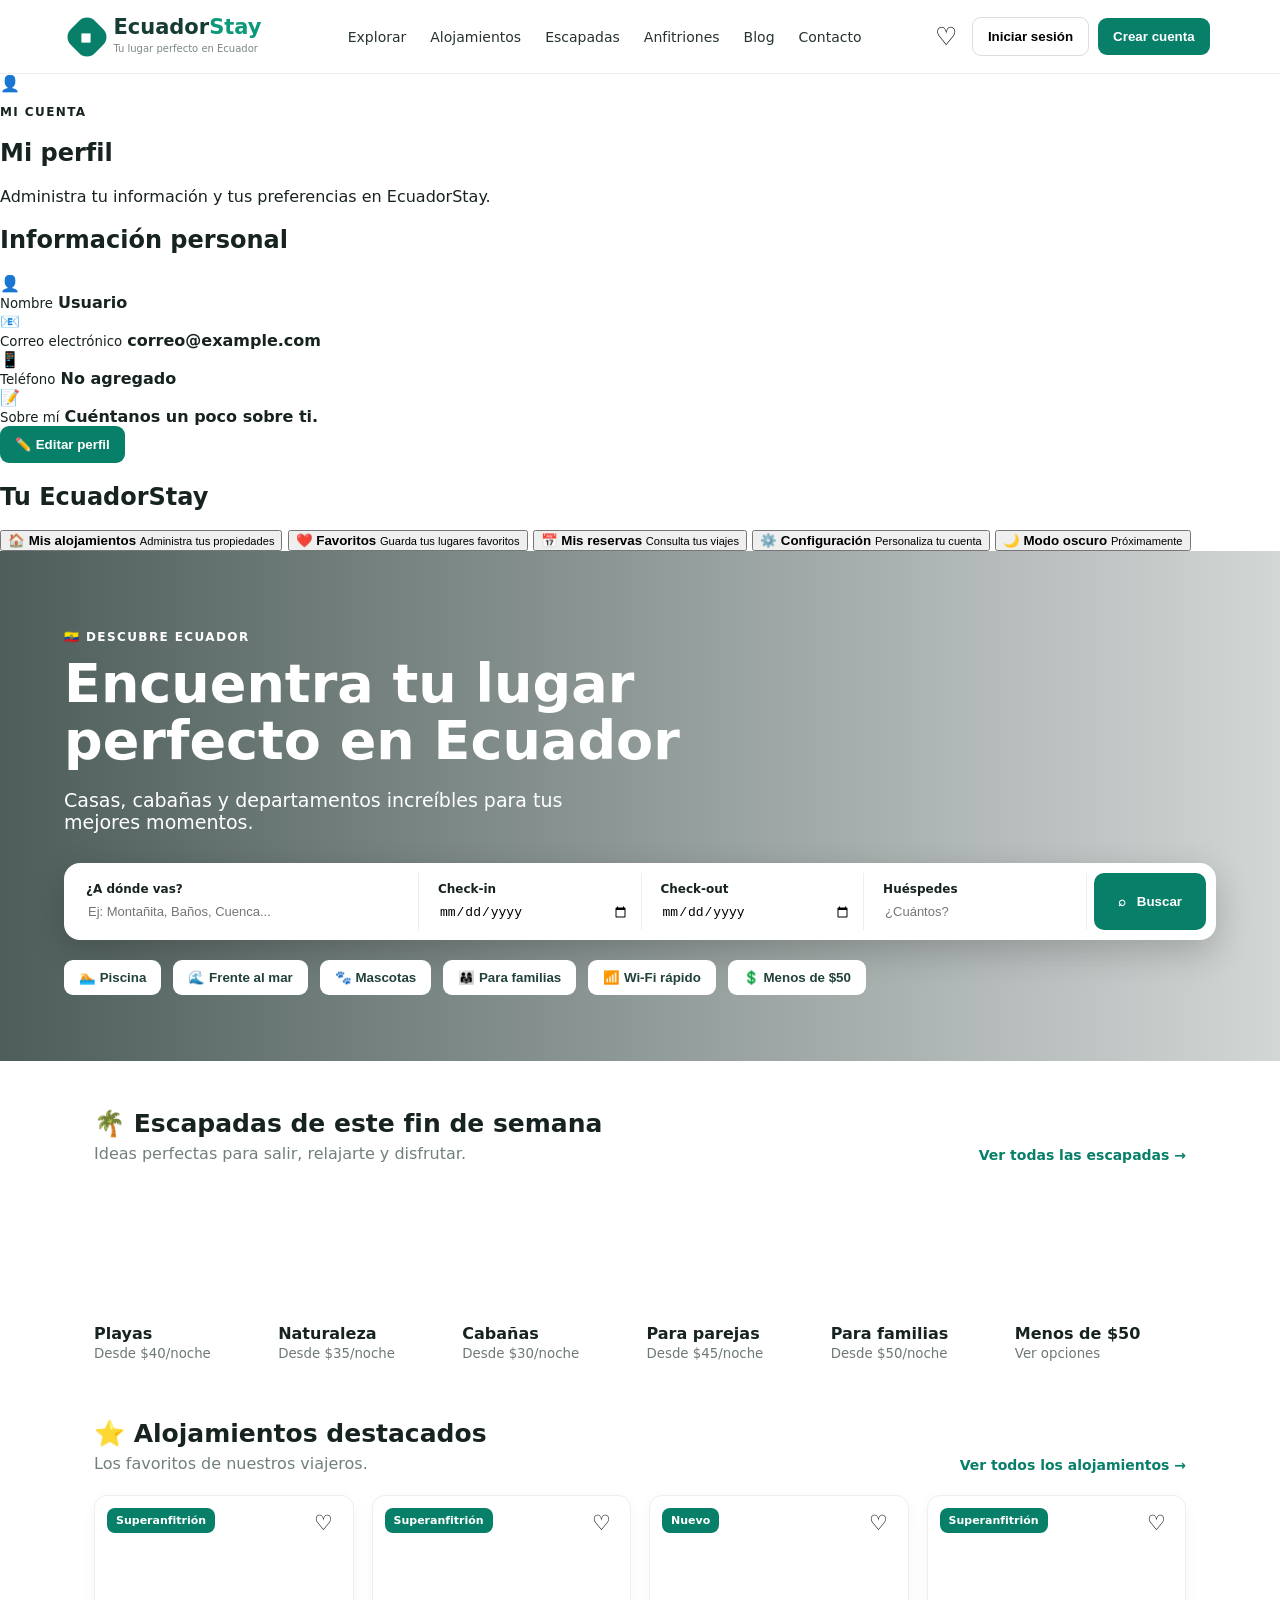
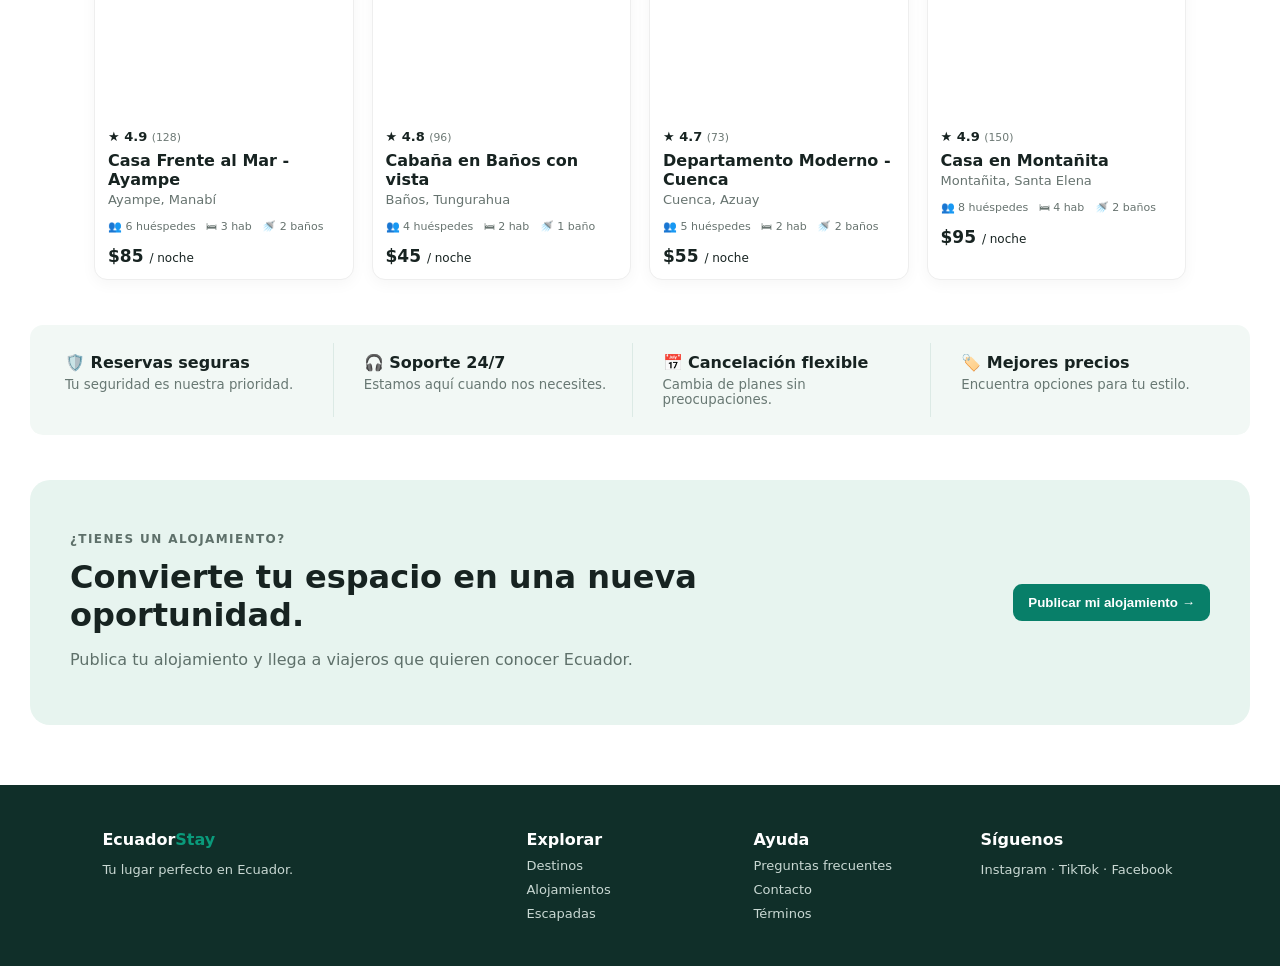
==== index.html @ 3b40a1b0 "Update index.html" ====
<!DOCTYPE html>
<html lang="es">
<head>
  <meta charset="UTF-8">
  <meta name="viewport" content="width=device-width, initial-scale=1.0">
  <title>EcuadorStay — Tu lugar perfecto en Ecuador</title>
  <link rel="stylesheet" href="style.css">
  <script async src="https://pagead2.googlesyndication.com/pagead/js/adsbygoogle.js?client=ca-pub-9164921882683792"
     crossorigin="anonymous"></script>
</head>
<body>
  <header class="navbar">
    <a class="logo" href="#">
      <span class="logo-mark">◆</span>
      <span><strong>Ecuador<span>Stay</span></strong><small>Tu lugar perfecto en Ecuador</small></span>
    </a>

    <nav>
      <a href="#explorar">Explorar</a>
      <a href="#alojamientos">Alojamientos</a>
      <a href="#escapadas">Escapadas</a>
      <a href="#anfitriones">Anfitriones</a>
      <a href="#blog">Blog</a>
      <a href="#contacto">Contacto</a>
    </nav>

    <div class="nav-actions">
      <button class="icon-btn" aria-label="Favoritos">♡</button>
      <button class="outline-btn" onclick="netlifyIdentity.open('login')">
    Iniciar sesión
</button>
<button class="primary-btn" onclick="netlifyIdentity.open('signup')">
    Crear cuenta
</button>
    </div>
    <button class="menu-btn" onclick="toggleMenu()">☰</button>
  </header>

  <main>
    <section class="profile-page" id="perfil">
  <div class="profile-container">

    <div class="profile-header">
      <div class="profile-avatar">
        👤
      </div>

      <div>
        <p class="eyebrow">MI CUENTA</p>
        <h1>Mi perfil</h1>
        <p>Administra tu información y tus preferencias en EcuadorStay.</p>
      </div>
    </div>

    <div class="profile-grid">

      <div class="profile-card">
        <h2>Información personal</h2>

        <div class="profile-field">
          <span>👤</span>
          <div>
            <small>Nombre</small>
            <strong id="profileName">Usuario</strong>
          </div>
        </div>

        <div class="profile-field">
          <span>📧</span>
          <div>
            <small>Correo electrónico</small>
            <strong id="profileEmail">correo@example.com</strong>
          </div>
        </div>

        <div class="profile-field">
          <span>📱</span>
          <div>
            <small>Teléfono</small>
            <strong id="profilePhone">No agregado</strong>
          </div>
        </div>

        <div class="profile-field">
          <span>📝</span>
          <div>
            <small>Sobre mí</small>
            <strong id="profileBio">Cuéntanos un poco sobre ti.</strong>
          </div>
        </div>

        <button class="primary-btn profile-edit-btn">
          ✏️ Editar perfil
        </button>
      </div>

      <div class="profile-card profile-options">
        <h2>Tu EcuadorStay</h2>

        <button>
          🏠
          <span>
            <strong>Mis alojamientos</strong>
            <small>Administra tus propiedades</small>
          </span>
        </button>

        <button>
          ❤️
          <span>
            <strong>Favoritos</strong>
            <small>Guarda tus lugares favoritos</small>
          </span>
        </button>

        <button>
          📅
          <span>
            <strong>Mis reservas</strong>
            <small>Consulta tus viajes</small>
          </span>
        </button>

        <button>
          ⚙️
          <span>
            <strong>Configuración</strong>
            <small>Personaliza tu cuenta</small>
          </span>
        </button>

        <button>
          🌙
          <span>
            <strong>Modo oscuro</strong>
            <small>Próximamente</small>
          </span>
        </button>
      </div>

    </div>
  </div>
</section>
    <section class="hero" id="explorar">
      <div class="hero-content">
        <p class="eyebrow">🇪🇨 DESCUBRE ECUADOR</p>
        <h1>Encuentra tu lugar<br>perfecto en Ecuador</h1>
        <p class="hero-subtitle">Casas, cabañas y departamentos increíbles para tus mejores momentos.</p>

        <div class="search-box">
          <label>
            <span>¿A dónde vas?</span>
            <input id="destination" type="text" placeholder="Ej: Montañita, Baños, Cuenca...">
          </label>
          <label>
            <span>Check-in</span>
            <input type="date">
          </label>
          <label>
            <span>Check-out</span>
            <input type="date">
          </label>
          <label>
            <span>Huéspedes</span>
            <input id="guests" type="number" min="1" placeholder="¿Cuántos?">
          </label>
          <button class="search-btn" onclick="searchStay()">⌕ &nbsp; Buscar</button>
        </div>

        <div class="quick-filters">
          <button onclick="setFilter('Piscina')">🏊 Piscina</button>
          <button onclick="setFilter('Frente al mar')">🌊 Frente al mar</button>
          <button onclick="setFilter('Mascotas')">🐾 Mascotas</button>
          <button onclick="setFilter('Familias')">👨‍👩‍👧 Para familias</button>
          <button onclick="setFilter('Wi-Fi')">📶 Wi-Fi rápido</button>
          <button onclick="setFilter('económico')">💲 Menos de $50</button>
        </div>
      </div>
    </section>

    <section class="section" id="escapadas">
      <div class="section-heading">
        <div>
          <h2>🌴 Escapadas de este fin de semana</h2>
          <p>Ideas perfectas para salir, relajarte y disfrutar.</p>
        </div>
        <a href="#">Ver todas las escapadas →</a>
      </div>
      <div class="category-grid">
        <article class="category-card" onclick="setFilter('Playas')"><div class="category-img beach"></div><b>Playas</b><small>Desde $40/noche</small></article>
        <article class="category-card" onclick="setFilter('Naturaleza')"><div class="category-img nature"></div><b>Naturaleza</b><small>Desde $35/noche</small></article>
        <article class="category-card" onclick="setFilter('Cabañas')"><div class="category-img cabin"></div><b>Cabañas</b><small>Desde $30/noche</small></article>
        <article class="category-card" onclick="setFilter('Parejas')"><div class="category-img couple"></div><b>Para parejas</b><small>Desde $45/noche</small></article>
        <article class="category-card" onclick="setFilter('Familias')"><div class="category-img family"></div><b>Para familias</b><small>Desde $50/noche</small></article>
        <article class="category-card" onclick="setFilter('económico')"><div class="category-img mountain"></div><b>Menos de $50</b><small>Ver opciones</small></article>
      </div>
    </section>

    <section class="section" id="alojamientos">
      <div class="section-heading">
        <div>
          <h2>⭐ Alojamientos destacados</h2>
          <p>Los favoritos de nuestros viajeros.</p>
        </div>
        <a href="#">Ver todos los alojamientos →</a>
      </div>

      <div class="property-grid" id="propertyGrid">
        <article class="property-card" data-tags="Frente al mar Piscina">
          <div class="property-img p1"><span>Superanfitrión</span><button>♡</button></div>
          <div class="property-info">
            <div class="rating">★ 4.9 <small>(128)</small></div>
            <h3>Casa Frente al Mar - Ayampe</h3>
            <p>Ayampe, Manabí</p><small>👥 6 huéspedes &nbsp; 🛏 3 hab &nbsp; 🚿 2 baños</small>
            <strong>$85 <em>/ noche</em></strong>
          </div>
        </article>

        <article class="property-card" data-tags="Naturaleza Cabañas">
          <div class="property-img p2"><span>Superanfitrión</span><button>♡</button></div>
          <div class="property-info">
            <div class="rating">★ 4.8 <small>(96)</small></div>
            <h3>Cabaña en Baños con vista</h3>
            <p>Baños, Tungurahua</p><small>👥 4 huéspedes &nbsp; 🛏 2 hab &nbsp; 🚿 1 baño</small>
            <strong>$45 <em>/ noche</em></strong>
          </div>
        </article>

        <article class="property-card" data-tags="Wi-Fi Familias">
          <div class="property-img p3"><span>Nuevo</span><button>♡</button></div>
          <div class="property-info">
            <div class="rating">★ 4.7 <small>(73)</small></div>
            <h3>Departamento Moderno - Cuenca</h3>
            <p>Cuenca, Azuay</p><small>👥 5 huéspedes &nbsp; 🛏 2 hab &nbsp; 🚿 2 baños</small>
            <strong>$55 <em>/ noche</em></strong>
          </div>
        </article>

        <article class="property-card" data-tags="Frente al mar Piscina Familias">
          <div class="property-img p4"><span>Superanfitrión</span><button>♡</button></div>
          <div class="property-info">
            <div class="rating">★ 4.9 <small>(150)</small></div>
            <h3>Casa en Montañita</h3>
            <p>Montañita, Santa Elena</p><small>👥 8 huéspedes &nbsp; 🛏 4 hab &nbsp; 🚿 2 baños</small>
            <strong>$95 <em>/ noche</em></strong>
          </div>
        </article>
      </div>
    </section>

    <section class="benefits">
      <div><b>🛡️ Reservas seguras</b><small>Tu seguridad es nuestra prioridad.</small></div>
      <div><b>🎧 Soporte 24/7</b><small>Estamos aquí cuando nos necesites.</small></div>
      <div><b>📅 Cancelación flexible</b><small>Cambia de planes sin preocupaciones.</small></div>
      <div><b>🏷️ Mejores precios</b><small>Encuentra opciones para tu estilo.</small></div>
    </section>

    <section class="cta" id="anfitriones">
      <div>
        <p class="eyebrow">¿TIENES UN ALOJAMIENTO?</p>
        <h2>Convierte tu espacio en una nueva oportunidad.</h2>
        <p>Publica tu alojamiento y llega a viajeros que quieren conocer Ecuador.</p>
      </div>
      <button class="primary-btn">Publicar mi alojamiento →</button>
    </section>
  </main>

  <footer id="contacto">
    <div><strong>Ecuador<span>Stay</span></strong><p>Tu lugar perfecto en Ecuador.</p></div>
    <div><b>Explorar</b><a href="#">Destinos</a><a href="#">Alojamientos</a><a href="#">Escapadas</a></div>
    <div><b>Ayuda</b><a href="#">Preguntas frecuentes</a><a href="#">Contacto</a><a href="#">Términos</a></div>
    <div><b>Síguenos</b><p>Instagram · TikTok · Facebook</p></div>
  </footer>

  <div class="mobile-nav">
    <a href="#">⌂<small>Inicio</small></a>
    <a href="#explorar">⌕<small>Explorar</small></a>
    <a href="#">♡<small>Favoritos</small></a>
    <a href="#">▣<small>Mis viajes</small></a>
    <a href="#">●<small>Perfil</small></a>
  </div>

  <div id="toast" class="toast"></div>
  <script src="https://identity.netlify.com/v1/netlify-identity-widget.js"></script>
<script src="script.js"></script>
</body>
</html>
---- style.css ----
*{box-sizing:border-box}html{scroll-behavior:smooth}body{margin:0;font-family:Inter,system-ui,-apple-system,BlinkMacSystemFont,"Segoe UI",sans-serif;color:#172321;background:#fff}.navbar{height:74px;display:flex;align-items:center;gap:28px;padding:0 5.5%;border-bottom:1px solid #eee;background:#fff;position:sticky;top:0;z-index:20}.logo{display:flex;align-items:center;gap:9px;text-decoration:none;color:#173c35;min-width:210px}.logo-mark{width:34px;height:34px;border-radius:11px;background:#087f69;color:white;display:grid;place-items:center;font-size:17px;transform:rotate(45deg)}.logo strong{font-size:21px;display:block;line-height:20px}.logo strong span,footer span{color:#0a9a7b}.logo small{font-size:10px;color:#7c8784}.navbar nav{display:flex;gap:24px;flex:1;justify-content:center}.navbar nav a,.section-heading a{color:#26332f;text-decoration:none;font-size:14px}.nav-actions{display:flex;align-items:center;gap:9px}.icon-btn,.menu-btn{border:0;background:none;font-size:25px;cursor:pointer}.outline-btn,.primary-btn{border-radius:9px;padding:11px 15px;font-weight:700;cursor:pointer}.outline-btn{background:white;border:1px solid #ddd}.primary-btn,.search-btn{background:#087f69;color:#fff;border:0}.menu-btn{display:none}.hero{min-height:510px;background:linear-gradient(90deg,rgba(8,31,27,.72),rgba(8,31,27,.18)),url("https://images.unsplash.com/photo-1507525428034-b723cf961d3e?auto=format&fit=crop&w=1800&q=85") center/cover;display:flex;align-items:center}.hero-content{width:90%;max-width:1220px;margin:auto;color:#fff;padding:60px 0}.eyebrow{font-weight:800;letter-spacing:1.4px;font-size:12px}.hero h1{font-size:54px;line-height:1.05;margin:10px 0 15px}.hero-subtitle{font-size:19px;max-width:560px}.search-box{margin-top:30px;background:#fff;color:#172321;border-radius:16px;padding:10px;display:grid;grid-template-columns:1.6fr 1fr 1fr 1fr auto;gap:7px;box-shadow:0 12px 35px #0003}.search-box label{padding:9px 12px;border-right:1px solid #eee}.search-box span{font-weight:800;font-size:12px;display:block;margin-bottom:5px}.search-box input{border:0;outline:0;width:100%;font-size:13px;background:transparent}.search-btn{border-radius:10px;padding:0 24px;font-weight:800;cursor:pointer}.quick-filters{display:flex;gap:12px;margin-top:20px;flex-wrap:wrap}.quick-filters button{border:0;border-radius:9px;padding:10px 15px;background:#fff;color:#21413a;font-weight:700;cursor:pointer}.section{max-width:1220px;margin:0 auto;padding:48px 5% 10px}.section-heading{display:flex;justify-content:space-between;align-items:end;margin-bottom:22px}.section-heading h2{margin:0 0 6px;font-size:25px}.section-heading p{margin:0;color:#71807b}.section-heading a{color:#087f69;font-weight:800}.category-grid{display:grid;grid-template-columns:repeat(6,1fr);gap:13px}.category-card{cursor:pointer}.category-img{height:130px;border-radius:12px;margin-bottom:9px;background-size:cover;background-position:center}.beach{background-image:url("https://images.unsplash.com/photo-1507525428034-b723cf961d3e?auto=format&fit=crop&w=500&q=80")}.nature{background-image:url("https://images.unsplash.com/photo-1448375240586-882707db888b?auto=format&fit=crop&w=500&q=80")}.cabin{background-image:url("https://images.unsplash.com/photo-1449158743715-0a90ebb6d2d8?auto=format&fit=crop&w=500&q=80")}.couple{background-image:url("https://images.unsplash.com/photo-1510798831971-661eb04b3739?auto=format&fit=crop&w=500&q=80")}.family{background-image:url("https://images.unsplash.com/photo-1609220136736-443140cffec6?auto=format&fit=crop&w=500&q=80")}.mountain{background-image:url("https://images.unsplash.com/photo-1464822759023-fed622ff2c3b?auto=format&fit=crop&w=500&q=80")}.category-card b,.category-card small{display:block}.category-card small{color:#6d7975;margin-top:3px}.property-grid{display:grid;grid-template-columns:repeat(4,1fr);gap:18px}.property-card{border:1px solid #eee;border-radius:13px;overflow:hidden;background:#fff;box-shadow:0 4px 15px #0000000a}.property-img{height:220px;background-size:cover;background-position:center;position:relative}.p1{background-image:url("https://images.unsplash.com/photo-1499793983690-e29da59ef1c2?auto=format&fit=crop&w=800&q=85")}.p2{background-image:url("https://images.unsplash.com/photo-1510798831971-661eb04b3739?auto=format&fit=crop&w=800&q=85")}.p3{background-image:url("https://images.unsplash.com/photo-1600607687920-4e2a09cf159d?auto=format&fit=crop&w=800&q=85")}.p4{background-image:url("https://images.unsplash.com/photo-1564501049412-61c2a3083791?auto=format&fit=crop&w=800&q=85")}.property-img span{position:absolute;top:12px;left:12px;background:#087f69;color:white;padding:6px 9px;border-radius:8px;font-size:11px;font-weight:800}.property-img button{position:absolute;right:12px;top:10px;border:0;background:#fff;border-radius:50%;width:34px;height:34px;font-size:21px;cursor:pointer}.property-info{padding:13px}.rating{font-weight:800;font-size:13px}.rating small{color:#6d7975;font-weight:400}.property-info h3{font-size:16px;margin:7px 0 3px}.property-info p{margin:0 0 8px;color:#66736f;font-size:13px}.property-info>small{font-size:11px;color:#67736f}.property-info strong{display:block;margin-top:12px;font-size:17px}.property-info em{font-style:normal;font-size:12px;font-weight:400}.benefits{max-width:1220px;margin:35px auto;padding:18px 20px;background:#f2f8f5;border-radius:13px;display:grid;grid-template-columns:repeat(4,1fr);gap:15px}.benefits div{padding:10px 15px;border-right:1px solid #dceae5}.benefits div:last-child{border:0}.benefits b,.benefits small{display:block}.benefits small{color:#687873;margin-top:5px}.cta{max-width:1220px;margin:45px auto;padding:40px;border-radius:20px;background:#e7f4ef;display:flex;align-items:center;justify-content:space-between}.cta h2{font-size:32px;max-width:650px;margin:7px 0}.cta p{color:#5e706a}footer{background:#102f29;color:white;margin-top:60px;padding:45px 8%;display:grid;grid-template-columns:2fr 1fr 1fr 1fr;gap:30px}footer a{display:block;color:#c9d8d3;text-decoration:none;margin-top:9px;font-size:13px}footer p{color:#c9d8d3;font-size:13px}.mobile-nav{display:none}.toast{position:fixed;bottom:25px;right:25px;background:#102f29;color:#fff;padding:14px 18px;border-radius:10px;transform:translateY(100px);opacity:0;transition:.25s;z-index:50}.toast.show{transform:none;opacity:1}@media(max-width:1000px){.navbar nav{display:none}.nav-actions{margin-left:auto}.menu-btn{display:block}.category-grid{grid-template-columns:repeat(3,1fr)}.property-grid{grid-template-columns:repeat(2,1fr)}.search-box{grid-template-columns:1fr 1fr}.search-btn{min-height:48px}.hero h1{font-size:44px}.benefits{grid-template-columns:repeat(2,1fr)}}@media(max-width:650px){body{padding-bottom:68px}.navbar{height:66px;padding:0 17px;gap:10px}.logo{min-width:auto}.logo strong{font-size:18px}.logo small{display:none}.nav-actions .outline-btn,.nav-actions .primary-btn{display:none}.nav-actions{margin-left:auto}.hero{min-height:650px;background-position:center}.hero-content{width:92%;padding:35px 0}.hero h1{font-size:38px}.hero-subtitle{font-size:16px}.search-box{display:block;border-radius:14px;padding:12px}.search-box label{display:block;border-right:0;border-bottom:1px solid #eee;padding:11px 6px}.search-btn{width:100%;height:45px;margin-top:8px}.quick-filters{overflow-x:auto;flex-wrap:nowrap;padding-bottom:4px}.quick-filters button{white-space:nowrap}.section{padding:35px 17px 5px}.section-heading{align-items:start}.section-heading h2{font-size:21px}.section-heading a{font-size:12px;white-space:nowrap;margin-top:5px}.category-grid{display:flex;overflow-x:auto;gap:12px}.category-card{min-width:145px}.category-img{height:110px}.property-grid{grid-template-columns:1fr}.property-img{height:230px}.benefits{margin:30px 17px;grid-template-columns:1fr;padding:10px}.benefits div{border-right:0;border-bottom:1px solid #dceae5;padding:15px}.cta{margin:30px 17px;padding:25px;display:block}.cta h2{font-size:25px}.cta .primary-btn{margin-top:10px;width:100%}footer{grid-template-columns:1fr 1fr;padding:35px 25px}.mobile-nav{position:fixed;display:flex;bottom:0;left:0;right:0;height:66px;background:#fff;border-top:1px solid #ddd;z-index:30;justify-content:space-around}.mobile-nav a{color:#40504b;text-decoration:none;text-align:center;padding-top:9px;font-size:21px}.mobile-nav small{display:block;font-size:10px}.navbar .icon-btn{display:none}}
/* ===============================
   ECUADORSTAY - MENÚ DE PERFIL
   =============================== */

.user-profile {
  position: relative;
}

.profile-button {
  display: flex;
  align-items: center;
  gap: 9px;
  border: 1px solid #e5ebe8;
  background: #fff;
  padding: 5px 10px 5px 6px;
  border-radius: 30px;
  cursor: pointer;
  color: #173c35;
  font-family: inherit;
  transition: .2s ease;
}

.profile-button:hover {
  border-color: #b8d8cf;
  box-shadow: 0 4px 14px #0000000d;
}

.profile-button img {
  width: 36px;
  height: 36px;
  border-radius: 50%;
  object-fit: cover;
}

.profile-button span {
  font-size: 13px;
  font-weight: 700;
}

.profile-arrow {
  font-size: 16px !important;
  color: #6d7975;
  margin-left: 2px;
}

.profile-menu {
  position: absolute;
  top: calc(100% + 12px);
  right: 0;
  width: 270px;
  background: #fff;
  border: 1px solid #e8eeeb;
  border-radius: 16px;
  padding: 8px;
  box-shadow: 0 14px 35px #00000018;
  opacity: 0;
  visibility: hidden;
  transform: translateY(-8px);
  transition: .2s ease;
  z-index: 100;
}

.profile-menu.show {
  opacity: 1;
  visibility: visible;
  transform: translateY(0);
}

.profile-menu-header {
  padding: 12px 12px 13px;
  border-bottom: 1px solid #edf1ef;
  margin-bottom: 6px;
}

.profile-menu-header strong,
.profile-menu-header small {
  display: block;
}

.profile-menu-header strong {
  color: #173c35;
  font-size: 14px;
}

.profile-menu-header small {
  color: #7a8783;
  font-size: 11px;
  margin-top: 3px;
  word-break: break-word;
}

.profile-menu button {
  width: 100%;
  display: flex;
  align-items: center;
  gap: 11px;
  border: 0;
  background: transparent;
  color: #26332f;
  padding: 11px 12px;
  border-radius: 10px;
  font-family: inherit;
  font-size: 13px;
  font-weight: 600;
  text-align: left;
  cursor: pointer;
  transition: .15s ease;
}

.profile-menu button:hover {
  background: #f2f8f5;
  color: #087f69;
}

.profile-menu .logout-button {
  margin-top: 5px;
  border-top: 1px solid #edf1ef;
  border-radius: 0 0 10px 10px;
  padding-top: 14px;
  color: #b64b4b;
}

.profile-menu .logout-button:hover {
  background: #fff4f4;
  color: #a63737;
}

/* Perfil en teléfonos */
@media(max-width:650px) {
  .profile-button {
    padding: 4px;
    border: 0;
  }

  .profile-button span {
    display: none;
  }

  .profile-button img {
    width: 38px;
    height: 38px;
  }

  .profile-menu {
    position: fixed;
    top: 72px;
    right: 14px;
    width: min(280px, calc(100vw - 28px));
  }
}
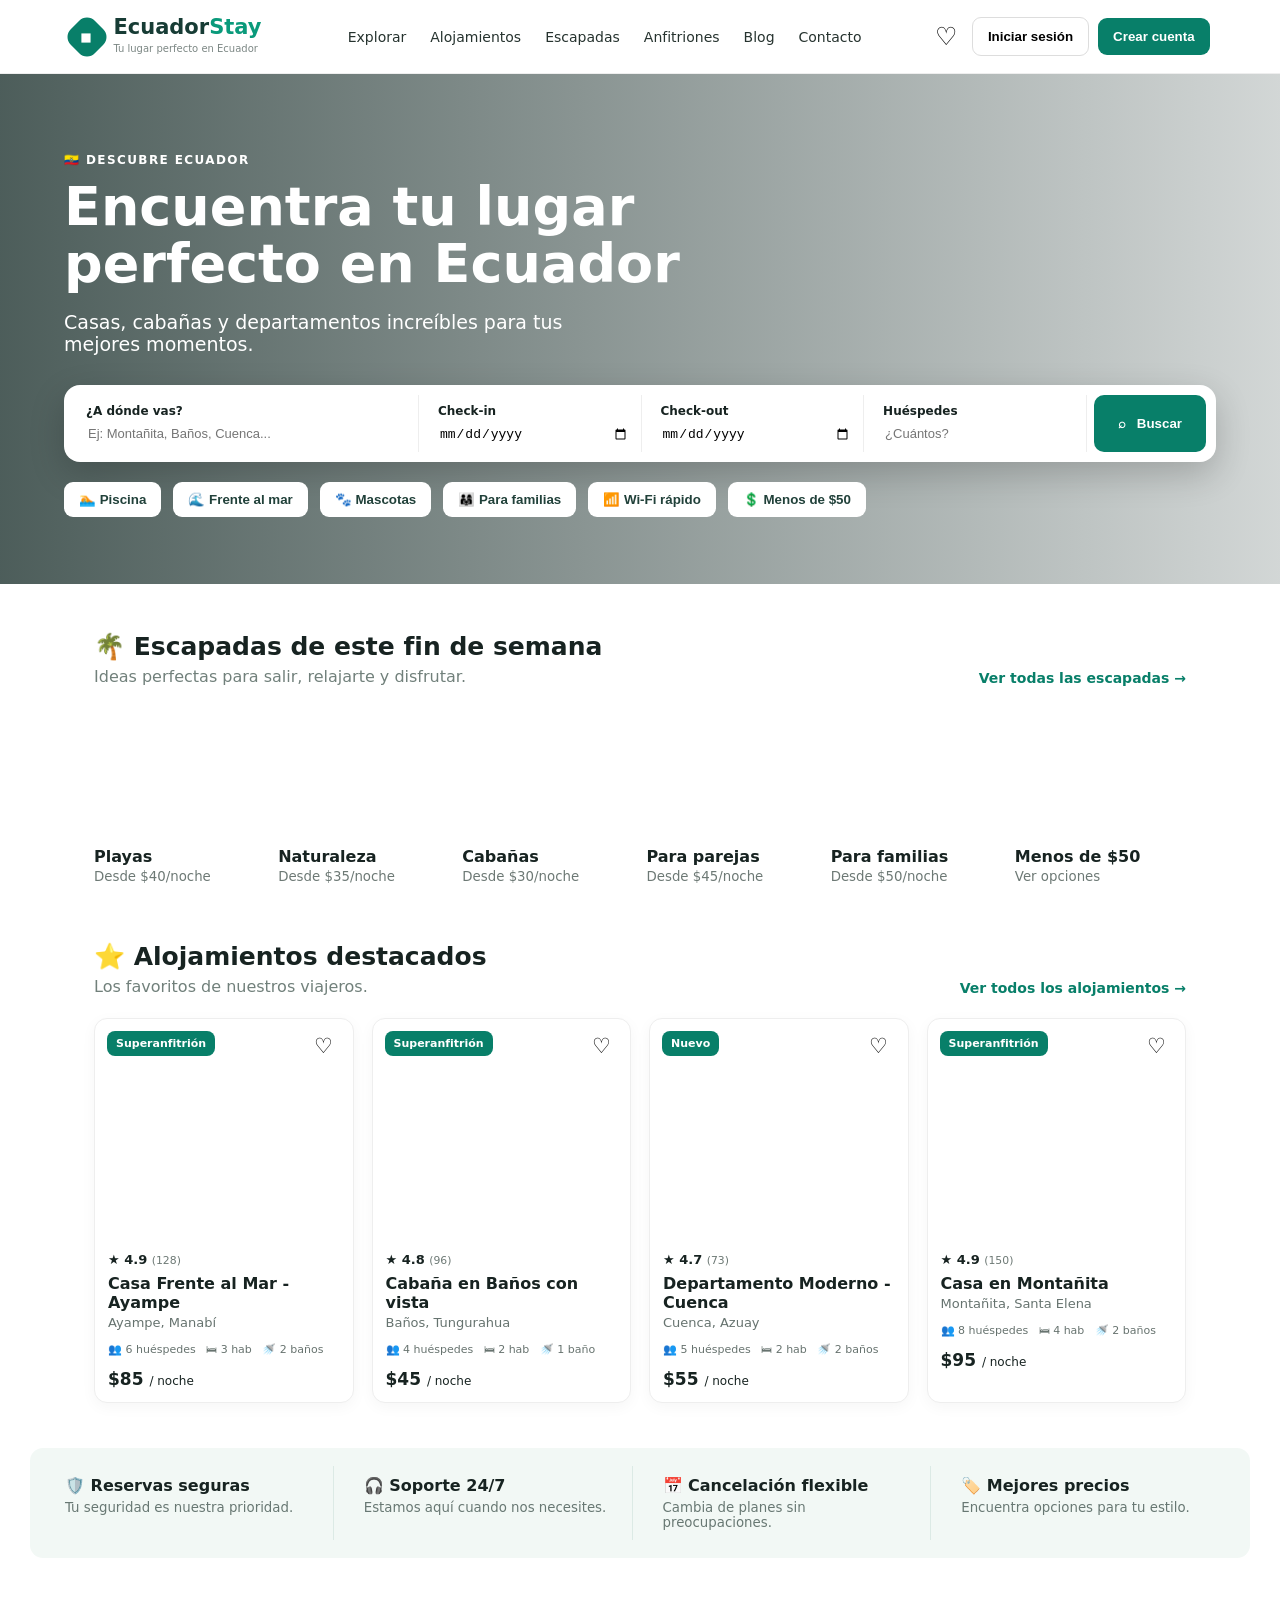
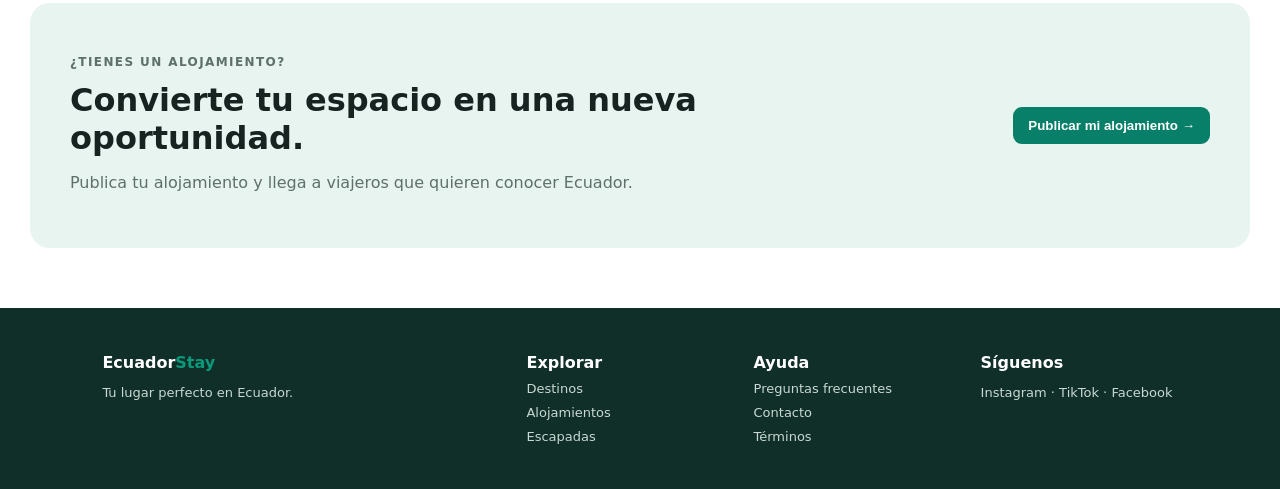
==== commit 73eac7eb: "Update index.html" ====
--- a/index.html
+++ b/index.html
@@ -39,7 +39,9 @@
   <main>
     <section class="profile-page" id="perfil">
   <div class="profile-container">
-
+<button class="profile-back-btn" onclick="showHome()">
+  ← Volver al inicio
+</button>
     <div class="profile-header">
       <div class="profile-avatar">
         👤
--- a/style.css
+++ b/style.css
@@ -149,3 +149,181 @@
     width: min(280px, calc(100vw - 28px));
   }
 }
+/* ===============================
+   ECUADORSTAY - PÁGINA DE PERFIL
+   =============================== */
+
+.profile-page {
+  display: none;
+  background: #f7faf8;
+  min-height: calc(100vh - 74px);
+  padding: 55px 5%;
+}
+
+.profile-page.active {
+  display: block;
+}
+
+.profile-container {
+  max-width: 1100px;
+  margin: 0 auto;
+}
+
+.profile-header {
+  display: flex;
+  align-items: center;
+  gap: 20px;
+  margin-bottom: 30px;
+}
+
+.profile-avatar {
+  width: 70px;
+  height: 70px;
+  border-radius: 50%;
+  background: #087f69;
+  color: #fff;
+  display: grid;
+  place-items: center;
+  font-size: 32px;
+  box-shadow: 0 8px 20px #087f6925;
+}
+
+.profile-header h1 {
+  margin: 4px 0 6px;
+  color: #173c35;
+  font-size: 34px;
+}
+
+.profile-header p:last-child {
+  margin: 0;
+  color: #71807b;
+}
+
+.profile-grid {
+  display: grid;
+  grid-template-columns: 1.4fr 1fr;
+  gap: 22px;
+}
+
+.profile-card {
+  background: #fff;
+  border: 1px solid #e7eeeb;
+  border-radius: 18px;
+  padding: 25px;
+  box-shadow: 0 8px 25px #00000008;
+}
+
+.profile-card h2 {
+  margin: 0 0 22px;
+  color: #173c35;
+  font-size: 19px;
+}
+
+.profile-field {
+  display: flex;
+  align-items: center;
+  gap: 14px;
+  padding: 15px 0;
+  border-bottom: 1px solid #edf1ef;
+}
+
+.profile-field > span {
+  width: 40px;
+  height: 40px;
+  border-radius: 11px;
+  background: #f0f8f5;
+  display: grid;
+  place-items: center;
+  font-size: 19px;
+}
+
+.profile-field small,
+.profile-field strong {
+  display: block;
+}
+
+.profile-field small {
+  color: #7a8783;
+  font-size: 11px;
+  margin-bottom: 4px;
+}
+
+.profile-field strong {
+  color: #26332f;
+  font-size: 14px;
+}
+
+.profile-edit-btn {
+  margin-top: 22px;
+}
+
+.profile-options button {
+  width: 100%;
+  border: 0;
+  background: transparent;
+  display: flex;
+  align-items: center;
+  gap: 13px;
+  padding: 14px 10px;
+  border-radius: 11px;
+  cursor: pointer;
+  text-align: left;
+  font-family: inherit;
+}
+
+.profile-options button:hover {
+  background: #f2f8f5;
+}
+
+.profile-options button > span:first-child {
+  font-size: 21px;
+}
+
+.profile-options button > span:last-child {
+  display: block;
+}
+
+.profile-options button strong,
+.profile-options button small {
+  display: block;
+}
+
+.profile-options button strong {
+  color: #26332f;
+  font-size: 13px;
+}
+
+.profile-options button small {
+  color: #7a8783;
+  font-size: 11px;
+  margin-top: 3px;
+}
+
+@media(max-width:650px) {
+  .profile-page {
+    min-height: calc(100vh - 66px);
+    padding: 35px 17px;
+  }
+
+  .profile-header {
+    align-items: flex-start;
+  }
+
+  .profile-avatar {
+    width: 58px;
+    height: 58px;
+    font-size: 26px;
+  }
+
+  .profile-header h1 {
+    font-size: 27px;
+  }
+
+  .profile-grid {
+    grid-template-columns: 1fr;
+  }
+
+  .profile-card {
+    padding: 20px;
+  }
+}
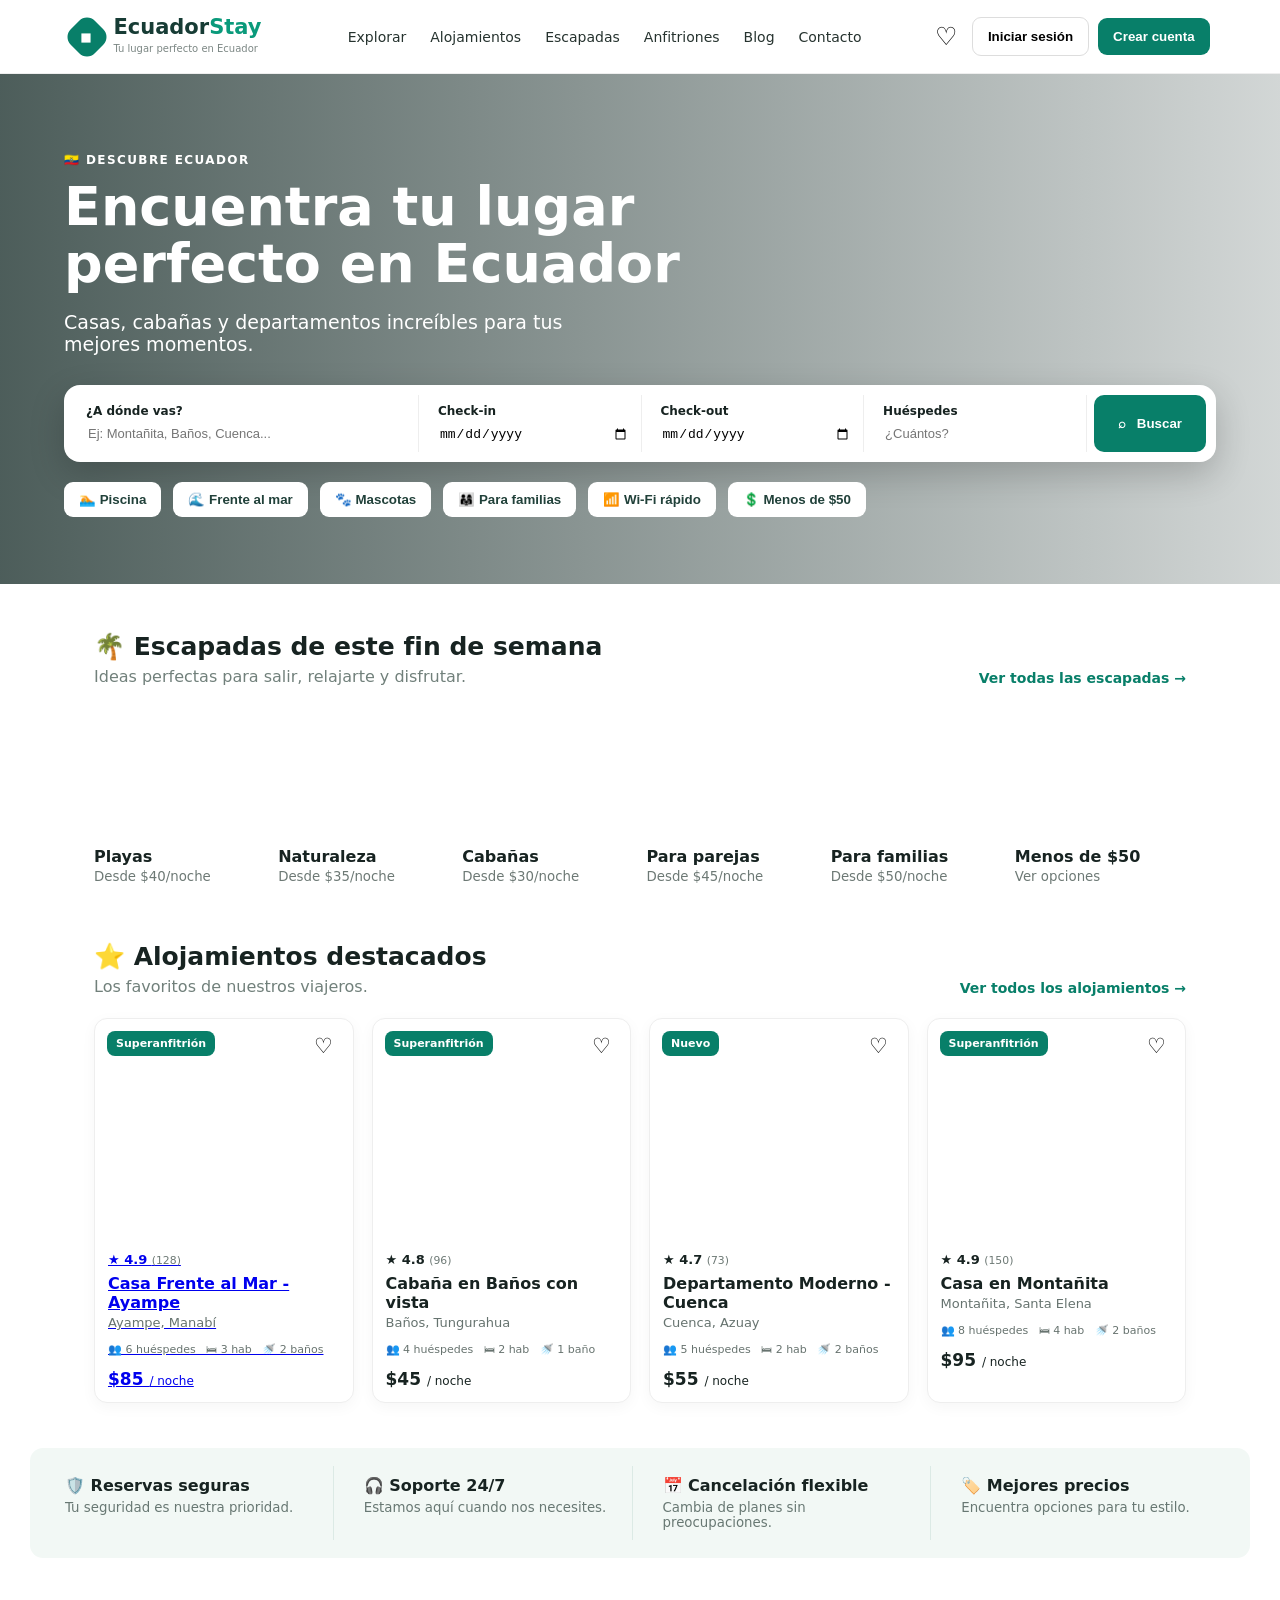
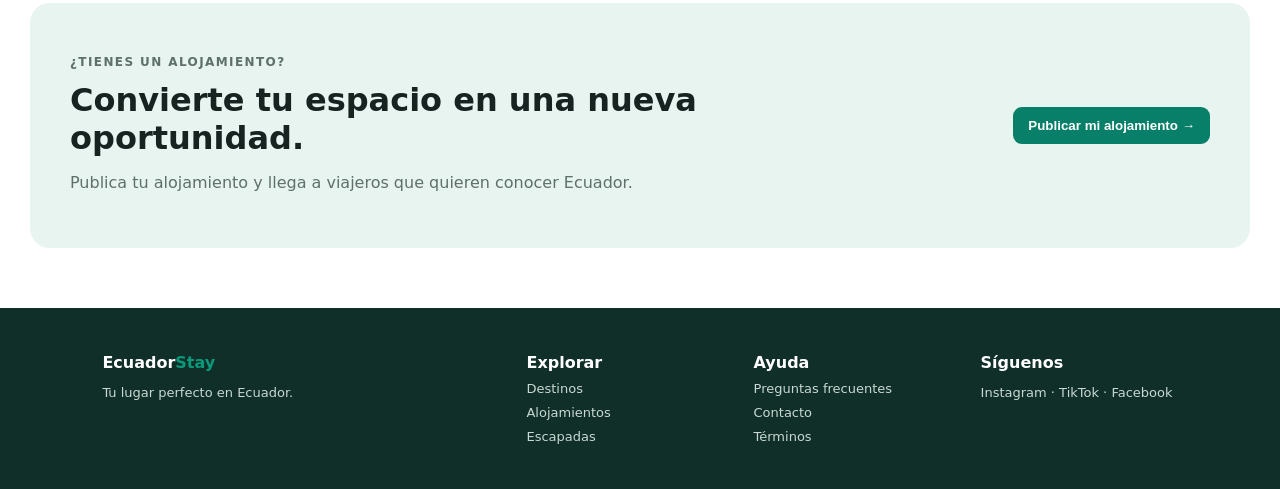
==== commit 0ab2dd42: "Update index.html" ====
--- a/index.html
+++ b/index.html
@@ -39,9 +39,10 @@
   <main>
     <section class="profile-page" id="perfil">
   <div class="profile-container">
-<button class="profile-back-btn" onclick="showHome()">
+    <button class="profile-back-btn" onclick="showHome()">
   ← Volver al inicio
 </button>
+
     <div class="profile-header">
       <div class="profile-avatar">
         👤
@@ -91,9 +92,32 @@
           </div>
         </div>
 
-        <button class="primary-btn profile-edit-btn">
-          ✏️ Editar perfil
-        </button>
+       <button class="primary-btn profile-edit-btn" onclick="toggleEditProfile()">
+  ✏️ Editar perfil
+</button>
+
+<div class="edit-profile-form" id="editProfileForm" style="display:none;">
+
+  <label>
+    <span>Nombre</span>
+    <input type="text" id="editName" placeholder="Tu nombre">
+  </label>
+
+  <label>
+    <span>Teléfono</span>
+    <input type="tel" id="editPhone" placeholder="Tu teléfono">
+  </label>
+
+  <label>
+    <span>Sobre mí</span>
+    <textarea id="editBio" placeholder="Cuéntanos un poco sobre ti."></textarea>
+  </label>
+
+  <button class="primary-btn" onclick="saveProfileChanges()">
+    💾 Guardar cambios
+  </button>
+
+</div>
       </div>
 
       <div class="profile-card profile-options">
@@ -131,13 +155,13 @@
           </span>
         </button>
 
-        <button>
-          🌙
-          <span>
-            <strong>Modo oscuro</strong>
-            <small>Próximamente</small>
-          </span>
-        </button>
+       <button onclick="toggleDarkMode()">
+  🌙
+  <span>
+    <strong>Modo oscuro</strong>
+    <small id="darkModeText">Activar modo oscuro</small>
+  </span>
+</button>
       </div>
 
     </div>
@@ -208,16 +232,22 @@
       </div>
 
       <div class="property-grid" id="propertyGrid">
-        <article class="property-card" data-tags="Frente al mar Piscina">
-          <div class="property-img p1"><span>Superanfitrión</span><button>♡</button></div>
-          <div class="property-info">
-            <div class="rating">★ 4.9 <small>(128)</small></div>
-            <h3>Casa Frente al Mar - Ayampe</h3>
-            <p>Ayampe, Manabí</p><small>👥 6 huéspedes &nbsp; 🛏 3 hab &nbsp; 🚿 2 baños</small>
-            <strong>$85 <em>/ noche</em></strong>
-          </div>
-        </article>
-
+        <a href="alojamiento.html" class="property-link">
+  <article class="property-card" data-tags="Frente al mar Piscina">
+    <div class="property-img p1">
+      <span>Superanfitrión</span>
+      <button>♡</button>
+    </div>
+
+    <div class="property-info">
+      <div class="rating">★ 4.9 <small>(128)</small></div>
+      <h3>Casa Frente al Mar - Ayampe</h3>
+      <p>Ayampe, Manabí</p>
+      <small>👥 6 huéspedes &nbsp; 🛏 3 hab &nbsp; 🚿 2 baños</small>
+      <strong>$85 <em>/ noche</em></strong>
+    </div>
+  </article>
+</a>
         <article class="property-card" data-tags="Naturaleza Cabañas">
           <div class="property-img p2"><span>Superanfitrión</span><button>♡</button></div>
           <div class="property-info">
--- a/style.css
+++ b/style.css
@@ -327,3 +327,188 @@
     padding: 20px;
   }
 }
+/* =========================================
+   ECUADORSTAY - MEJORA VISUAL DEL PERFIL
+   ========================================= */
+
+.profile-page {
+  background:
+    radial-gradient(circle at top left, #e7f4ef 0%, transparent 35%),
+    #f7faf8;
+}
+
+.profile-container {
+  max-width: 1120px;
+}
+
+.profile-header {
+  background: #ffffff;
+  border: 1px solid #e7eeeb;
+  border-radius: 20px;
+  padding: 24px 28px;
+  box-shadow: 0 8px 25px #00000008;
+}
+
+.profile-avatar {
+  flex-shrink: 0;
+  border: 4px solid #e7f4ef;
+}
+
+.profile-card {
+  transition: transform .2s ease, box-shadow .2s ease;
+}
+
+.profile-card:hover {
+  transform: translateY(-2px);
+  box-shadow: 0 12px 30px #0000000d;
+}
+
+.profile-field {
+  transition: background .2s ease;
+  padding-left: 8px;
+  padding-right: 8px;
+  border-radius: 10px;
+}
+
+.profile-field:hover {
+  background: #f7faf8;
+}
+
+.profile-options button {
+  margin-bottom: 4px;
+  transition: background .2s ease, transform .15s ease;
+}
+
+.profile-options button:hover {
+  background: #f0f8f5;
+  transform: translateX(3px);
+}
+
+.profile-options button span {
+  display: flex;
+  flex-direction: column;
+  gap: 3px;
+}
+
+.profile-options button span strong {
+  color: #26332f;
+  font-size: 14px;
+}
+
+.profile-options button span small {
+  color: #7a8783;
+  font-size: 11px;
+}
+
+@media(max-width:650px) {
+  .profile-page {
+    padding: 30px 17px;
+  }
+
+  .profile-header {
+    padding: 20px;
+    gap: 14px;
+  }
+
+  .profile-header h1 {
+    font-size: 27px;
+  }
+
+  .profile-grid {
+    grid-template-columns: 1fr;
+  }
+
+  .profile-card {
+    padding: 20px;
+  }
+}
+/* ===============================
+   ECUADORSTAY - MODO OSCURO
+   =============================== */
+
+body.dark-mode {
+  background: #111918;
+  color: #edf5f2;
+}
+
+body.dark-mode .navbar,
+body.dark-mode .profile-card,
+body.dark-mode .property-card,
+body.dark-mode .profile-button,
+body.dark-mode .profile-menu,
+body.dark-mode .search-box,
+body.dark-mode .mobile-nav {
+  background: #182220;
+  color: #edf5f2;
+}
+
+body.dark-mode .navbar {
+  border-bottom-color: #2a3633;
+}
+
+body.dark-mode .navbar nav a,
+body.dark-mode .section-heading a,
+body.dark-mode .profile-button,
+body.dark-mode .profile-menu button,
+body.dark-mode .property-info h3,
+body.dark-mode .profile-card h2,
+body.dark-mode .profile-field strong {
+  color: #edf5f2;
+}
+
+body.dark-mode .section-heading p,
+body.dark-mode .property-info p,
+body.dark-mode .property-info > small,
+body.dark-mode .profile-field small,
+body.dark-mode .profile-options button small,
+body.dark-mode .profile-header p:last-child {
+  color: #aebdb8;
+}
+
+body.dark-mode .section {
+  background: #111918;
+}
+
+body.dark-mode .benefits {
+  background: #1a2925;
+}
+
+body.dark-mode .benefits div {
+  border-color: #30403b;
+}
+
+body.dark-mode .cta {
+  background: #19312b;
+}
+
+body.dark-mode footer {
+  background: #0b1513;
+}
+
+body.dark-mode .outline-btn {
+  background: #182220;
+  border-color: #3a4844;
+  color: #edf5f2;
+}
+
+body.dark-mode .profile-menu-header,
+body.dark-mode .profile-field {
+  border-color: #2d3936;
+}
+
+body.dark-mode .profile-options button:hover,
+body.dark-mode .profile-menu button:hover {
+  background: #22332e;
+}
+
+body.dark-mode .edit-profile-form input,
+body.dark-mode .edit-profile-form textarea {
+  background: #1d2926;
+  color: #edf5f2;
+  border-color: #3a4844;
+}
+
+body.dark-mode .edit-profile-form input::placeholder,
+body.dark-mode .edit-profile-form textarea::placeholder {
+  color: #91a09b;
+}
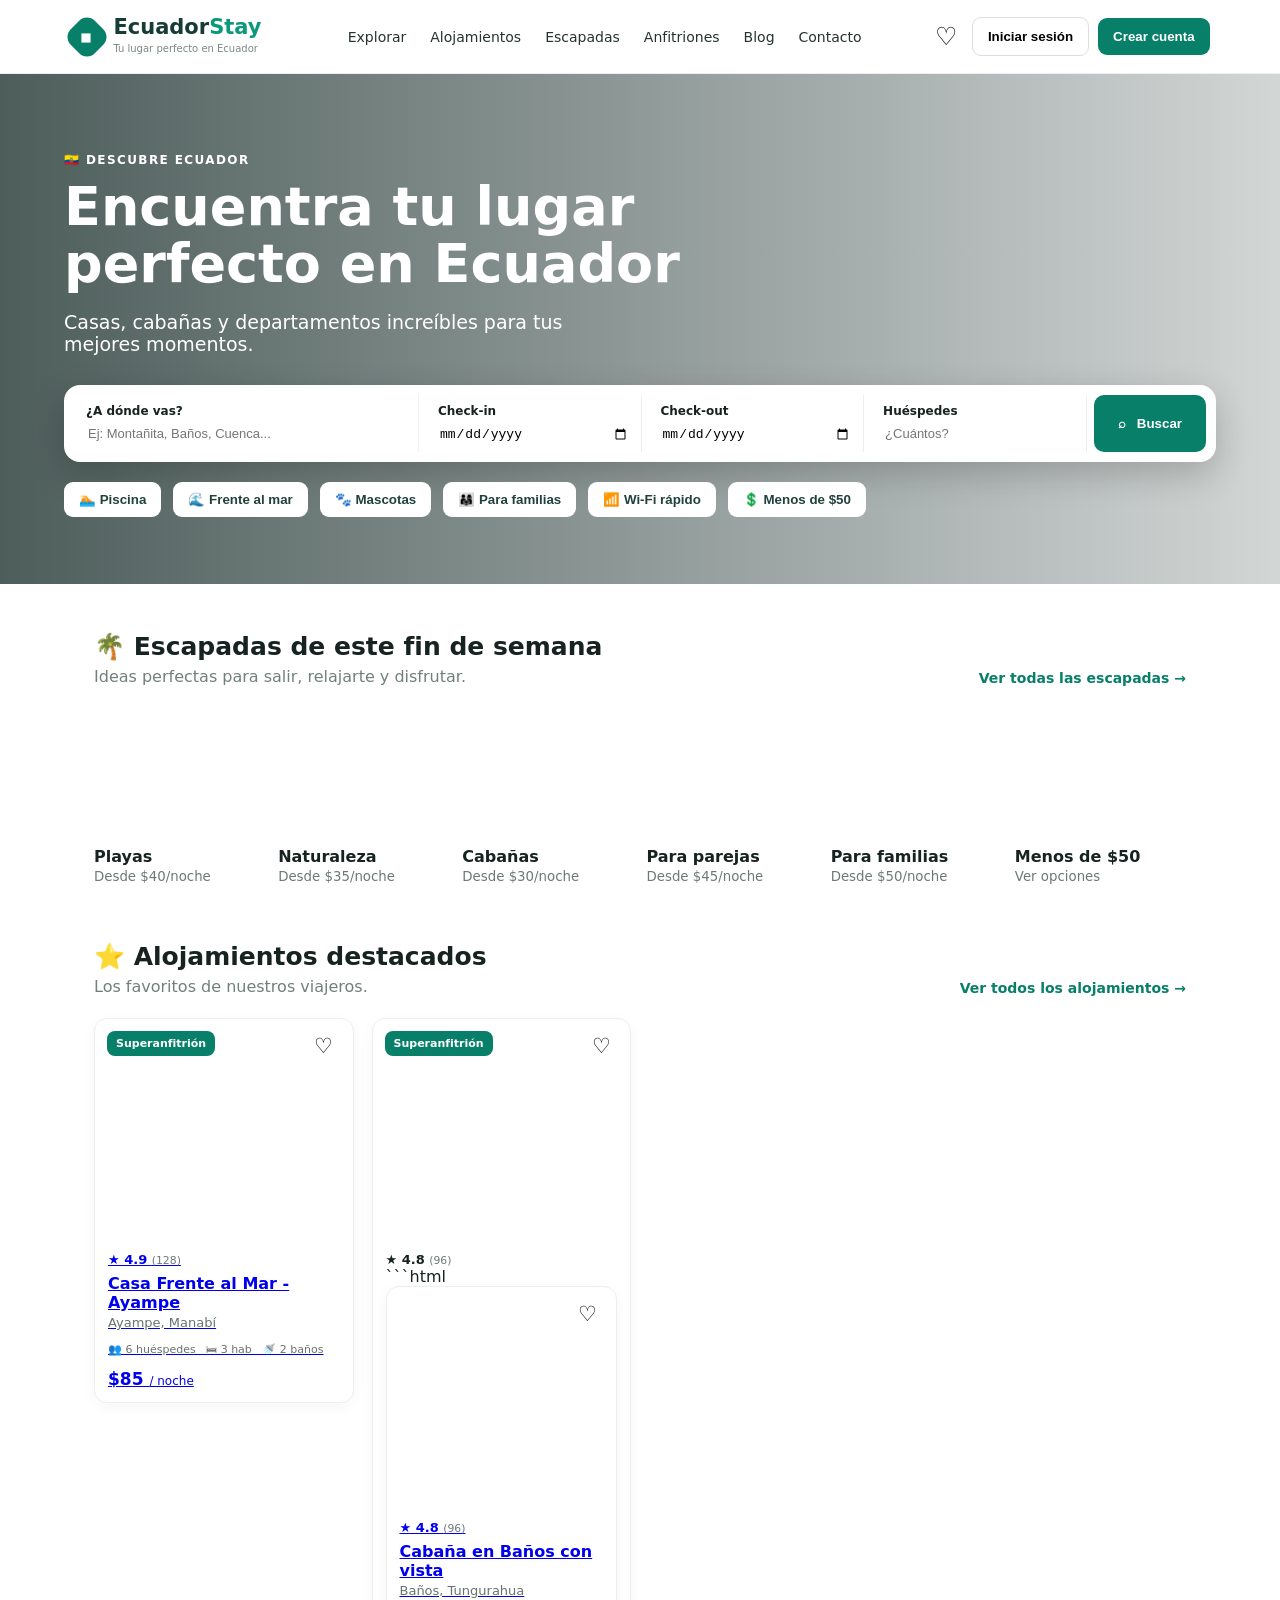
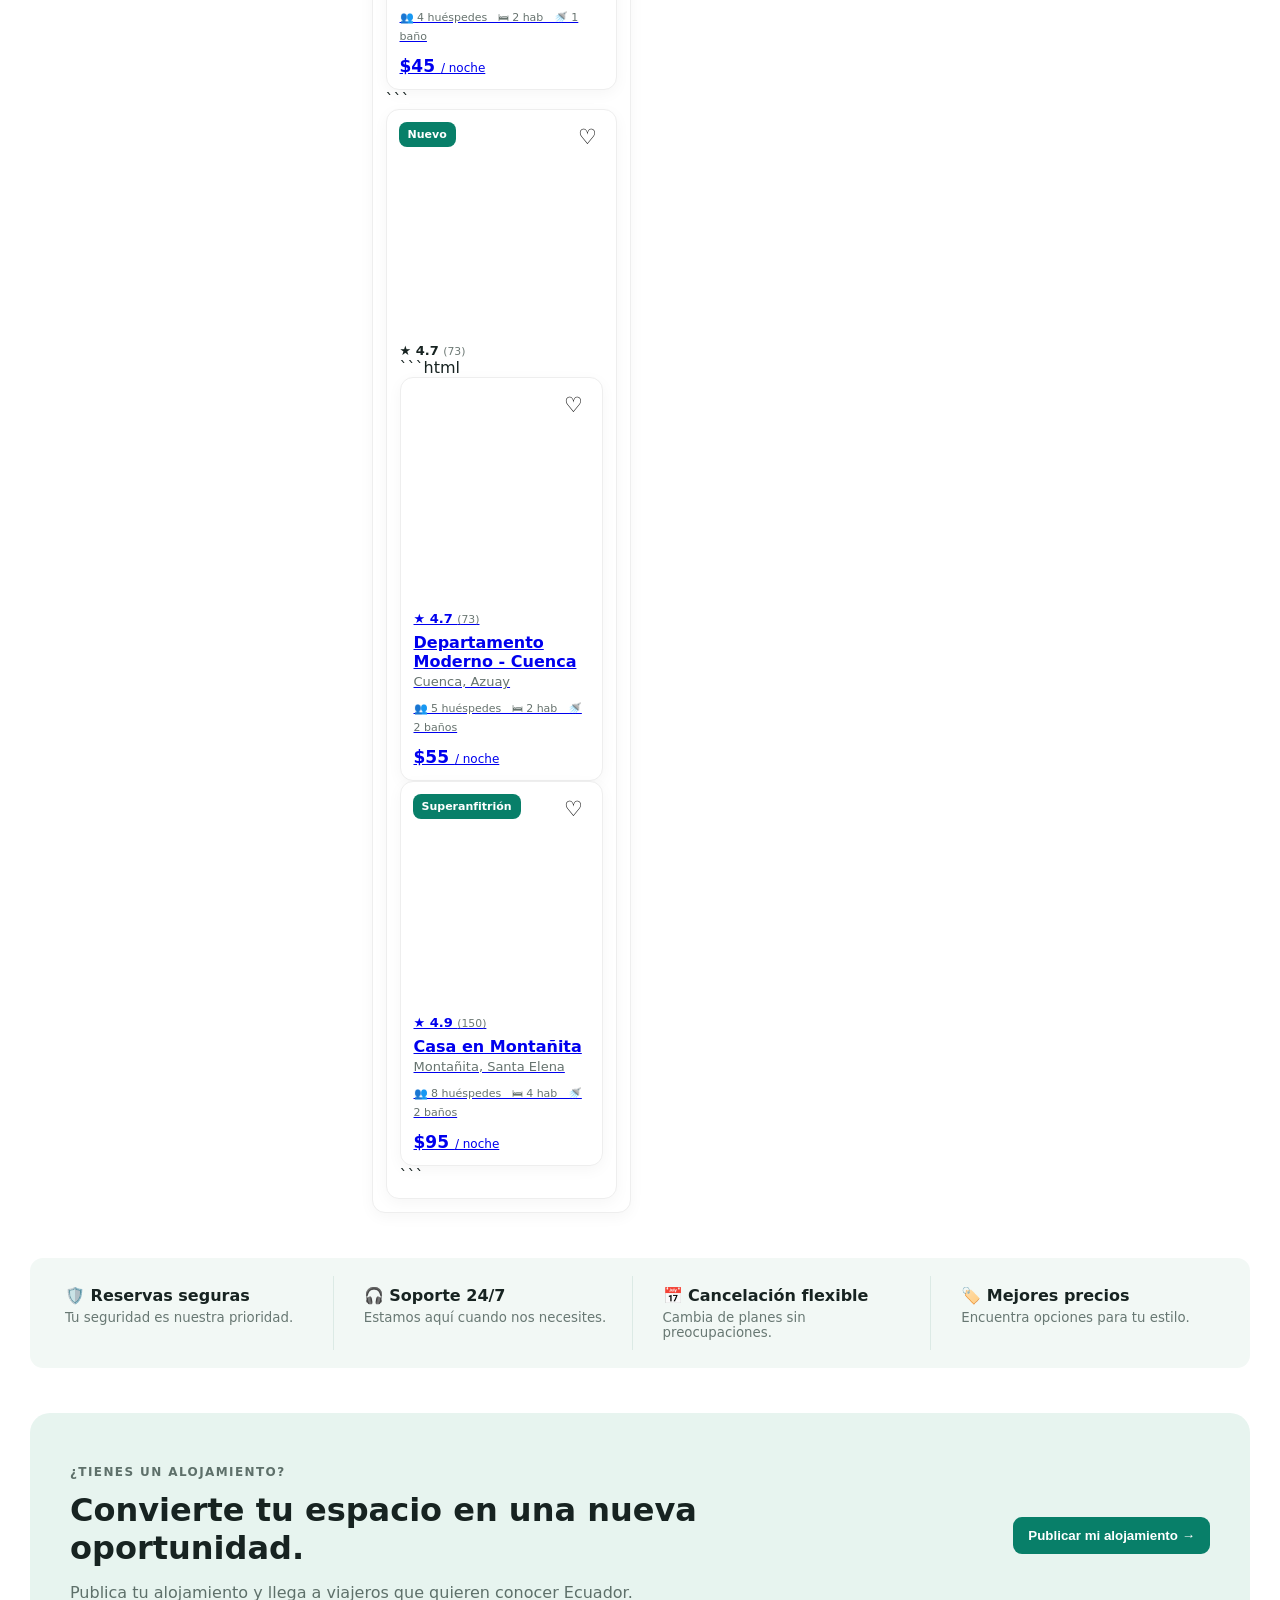
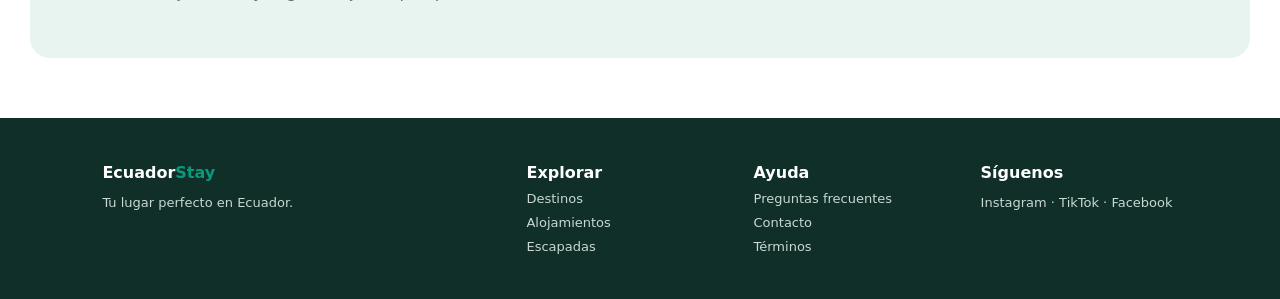
==== commit f1483aed: "Update index.html" ====
--- a/index.html
+++ b/index.html
@@ -252,31 +252,60 @@
           <div class="property-img p2"><span>Superanfitrión</span><button>♡</button></div>
           <div class="property-info">
             <div class="rating">★ 4.8 <small>(96)</small></div>
-            <h3>Cabaña en Baños con vista</h3>
-            <p>Baños, Tungurahua</p><small>👥 4 huéspedes &nbsp; 🛏 2 hab &nbsp; 🚿 1 baño</small>
-            <strong>$45 <em>/ noche</em></strong>
-          </div>
-        </article>
+           ```html
+<a href="alojamiento.html" class="property-link">
+  <article class="property-card" data-tags="Naturaleza Cabañas">
+    <div class="property-img p2">
+      <button>♡</button>
+    </div>
+
+    <div class="property-info">
+      <div class="rating">★ 4.8 <small>(96)</small></div>
+      <h3>Cabaña en Baños con vista</h3>
+      <p>Baños, Tungurahua</p>
+      <small>👥 4 huéspedes &nbsp; 🛏 2 hab &nbsp; 🚿 1 baño</small>
+      <strong>$45 <em>/ noche</em></strong>
+    </div>
+  </article>
+</a>
+```
 
         <article class="property-card" data-tags="Wi-Fi Familias">
           <div class="property-img p3"><span>Nuevo</span><button>♡</button></div>
           <div class="property-info">
             <div class="rating">★ 4.7 <small>(73)</small></div>
-            <h3>Departamento Moderno - Cuenca</h3>
-            <p>Cuenca, Azuay</p><small>👥 5 huéspedes &nbsp; 🛏 2 hab &nbsp; 🚿 2 baños</small>
-            <strong>$55 <em>/ noche</em></strong>
-          </div>
-        </article>
-
-        <article class="property-card" data-tags="Frente al mar Piscina Familias">
-          <div class="property-img p4"><span>Superanfitrión</span><button>♡</button></div>
-          <div class="property-info">
-            <div class="rating">★ 4.9 <small>(150)</small></div>
-            <h3>Casa en Montañita</h3>
-            <p>Montañita, Santa Elena</p><small>👥 8 huéspedes &nbsp; 🛏 4 hab &nbsp; 🚿 2 baños</small>
-            <strong>$95 <em>/ noche</em></strong>
-          </div>
-        </article>
+            ```html
+<a href="alojamiento.html" class="property-link">
+  <article class="property-card" data-tags="Wi-Fi Familias">
+    <div class="property-img p3">
+      <button>♡</button>
+    </div>
+    <div class="property-info">
+      <div class="rating">★ 4.7 <small>(73)</small></div>
+      <h3>Departamento Moderno - Cuenca</h3>
+      <p>Cuenca, Azuay</p>
+      <small>👥 5 huéspedes &nbsp; 🛏 2 hab &nbsp; 🚿 2 baños</small>
+      <strong>$55 <em>/ noche</em></strong>
+    </div>
+  </article>
+</a>
+
+<a href="alojamiento.html" class="property-link">
+  <article class="property-card" data-tags="Frente al mar Piscina Familias">
+    <div class="property-img p4">
+      <span>Superanfitrión</span>
+      <button>♡</button>
+    </div>
+    <div class="property-info">
+      <div class="rating">★ 4.9 <small>(150)</small></div>
+      <h3>Casa en Montañita</h3>
+      <p>Montañita, Santa Elena</p>
+      <small>👥 8 huéspedes &nbsp; 🛏 4 hab &nbsp; 🚿 2 baños</small>
+      <strong>$95 <em>/ noche</em></strong>
+    </div>
+  </article>
+</a>
+```
       </div>
     </section>
 
